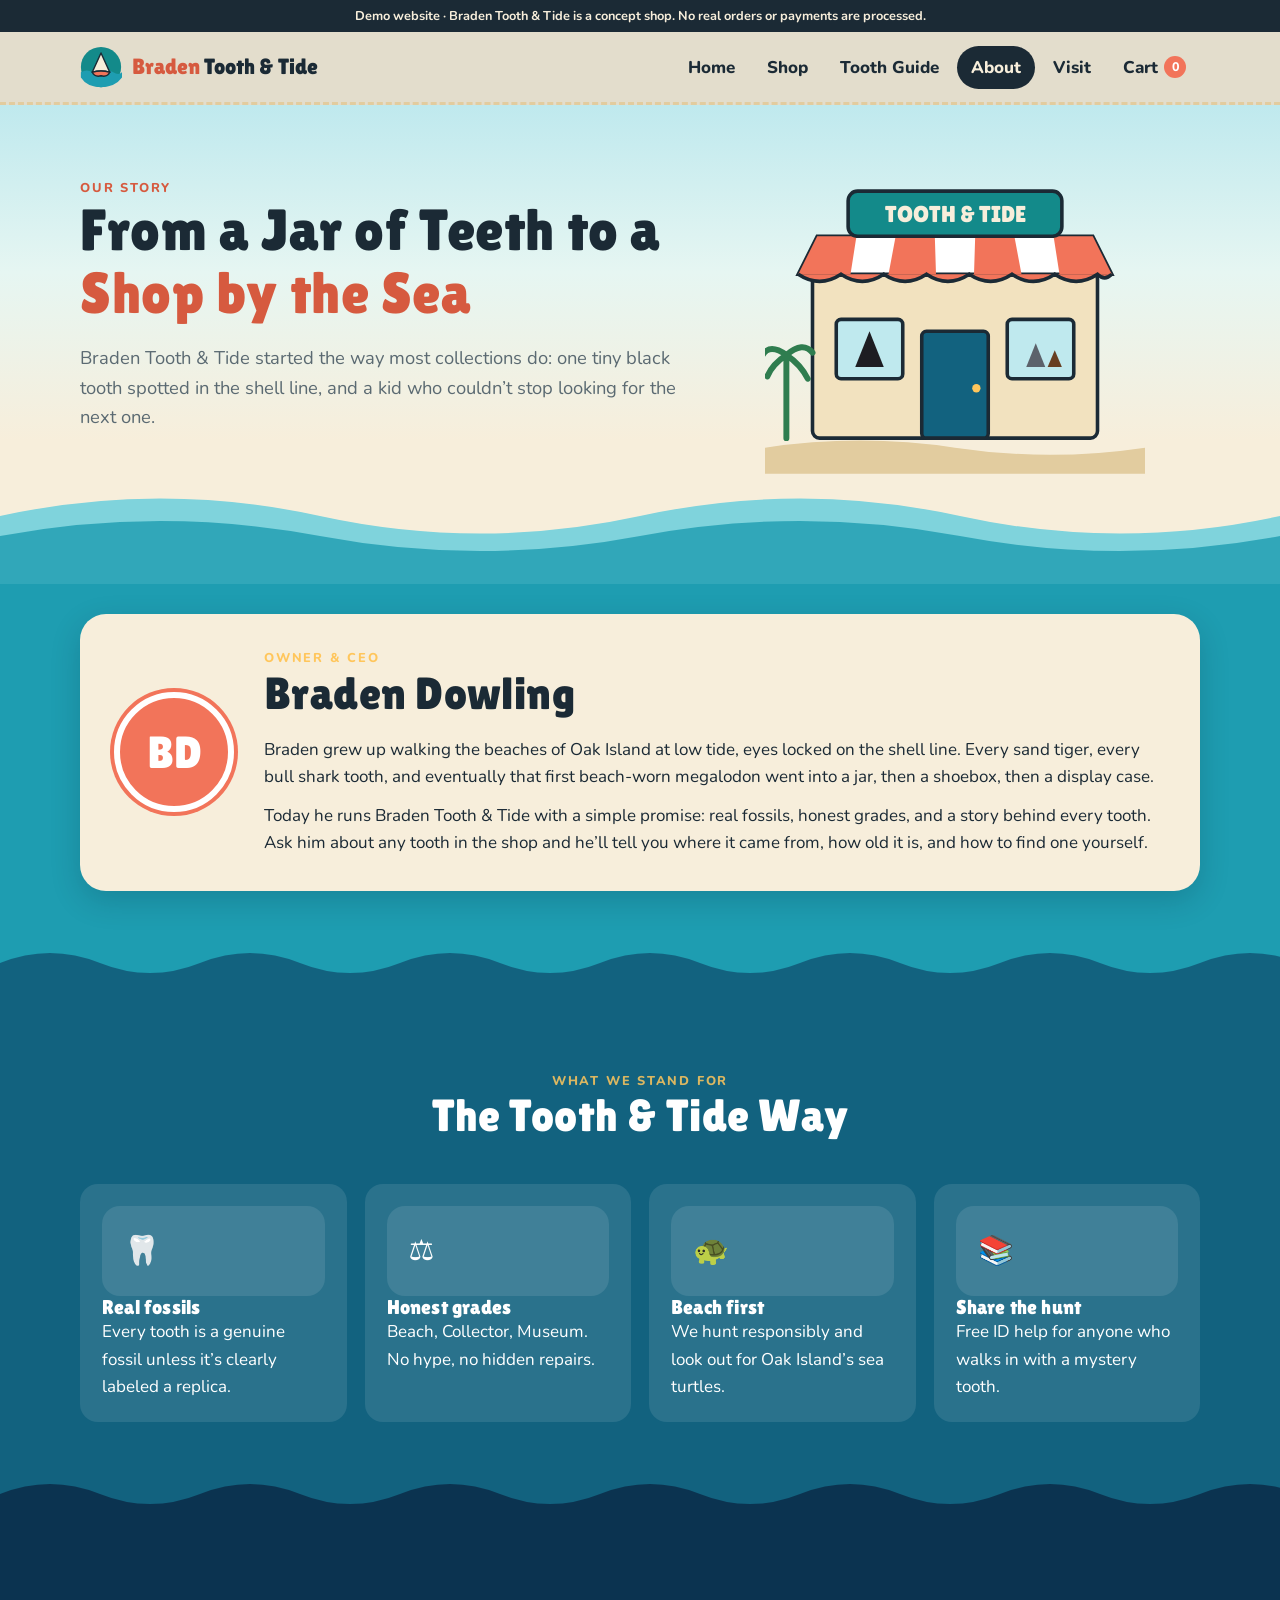
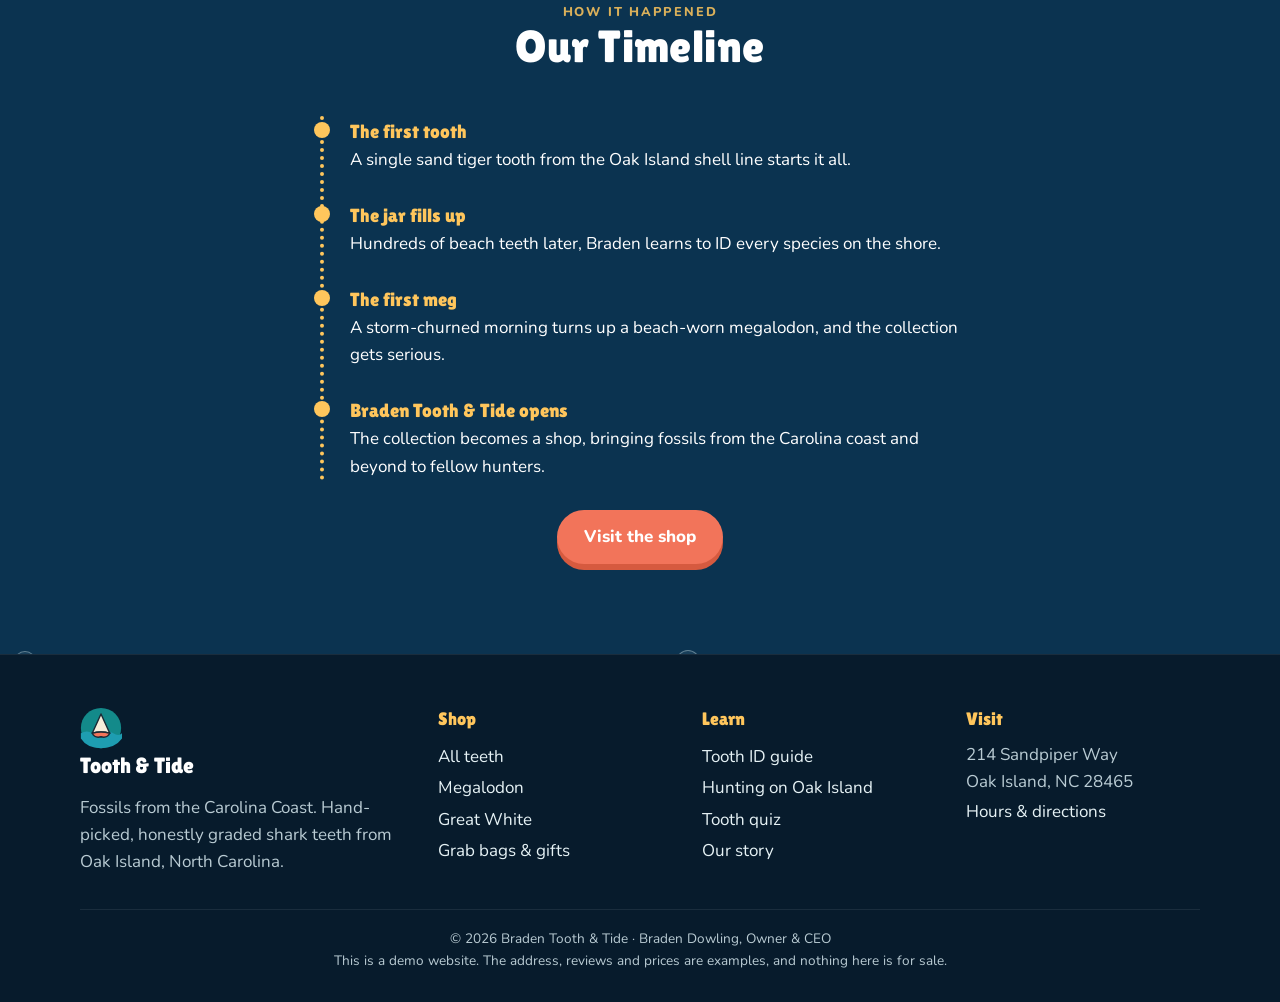
==== about.html @ 9274e67c "Braden Tooth & Tide demo website Co-Authored-By: Claude Opus 5.5 <noreply@anthropic.com>" ====
<!doctype html>
<html lang="en">
<head>
  <meta charset="utf-8">
  <meta name="viewport" content="width=device-width, initial-scale=1">
  <title>Our Story · Braden Tooth &amp; Tide</title>
  <meta name="description" content="Meet Braden Dowling, Owner & CEO of Braden Tooth & Tide on Oak Island, NC. (Demo site)">
  <link rel="preconnect" href="https://fonts.googleapis.com">
  <link rel="preconnect" href="https://fonts.gstatic.com" crossorigin>
  <link href="https://fonts.googleapis.com/css2?family=Lilita+One&family=Nunito:wght@400;700;800;900&display=swap" rel="stylesheet">
  <link rel="stylesheet" href="css/style.css">
  <link rel="icon" href="favicon.svg" type="image/svg+xml">
</head>
<body data-page="about">
  <div id="site-header"></div>

  <section class="hero page-hero">
    <div class="wrap">
      <div>
        <p class="eyebrow">Our Story</p>
        <h1>From a Jar of Teeth to a <span>Shop by the Sea</span></h1>
        <p class="lead">Braden Tooth &amp; Tide started the way most collections do: one tiny black tooth spotted in the shell line, and a kid who couldn’t stop looking for the next one.</p>
      </div>
      <div class="hero-art">
        <svg viewBox="0 0 320 260" xmlns="http://www.w3.org/2000/svg" role="img" aria-label="Illustration of the Braden Tooth and Tide beach shop" style="width:min(380px,90%)">
          <rect x="40" y="90" width="240" height="140" rx="6" fill="#f2e2bf" stroke="#1b2a35" stroke-width="3"/>
          <path d="M28 92 L292 92 L276 60 L44 60Z" fill="#fff" stroke="#1b2a35" stroke-width="3"/>
          <g fill="#f2745a"><path d="M44 60 L77 60 L72 92 L28 92Z"/><path d="M110 60 L143 60 L144 92 L104 92Z"/><path d="M177 60 L210 60 L216 92 L176 92Z"/><path d="M243 60 L276 60 L292 92 L248 92Z"/></g>
          <path d="M28 92 Q46 104 64 92 Q82 104 100 92 Q118 104 136 92 Q154 104 172 92 Q190 104 208 92 Q226 104 244 92 Q262 104 280 92 Q286 98 292 92" fill="#f2745a" stroke="#1b2a35" stroke-width="3"/>
          <rect x="70" y="22" width="180" height="38" rx="8" fill="#138a8a" stroke="#1b2a35" stroke-width="3"/>
          <text x="160" y="48" text-anchor="middle" font-family="Lilita One, sans-serif" font-size="19" fill="#f7eedb">TOOTH &amp; TIDE</text>
          <rect x="132" y="140" width="56" height="90" rx="4" fill="#12627f" stroke="#1b2a35" stroke-width="3"/>
          <circle cx="178" cy="188" r="3.5" fill="#ffc65c"/>
          <rect x="60" y="130" width="56" height="50" rx="4" fill="#bfe9ee" stroke="#1b2a35" stroke-width="3"/>
          <rect x="204" y="130" width="56" height="50" rx="4" fill="#bfe9ee" stroke="#1b2a35" stroke-width="3"/>
          <path d="M76 170 L88 140 L100 170Z" fill="#1d1d22"/><path d="M220 170 L228 150 L236 170Z" fill="#5c626b"/><path d="M238 170 L244 156 L250 170Z" fill="#673f22"/>
          <path d="M0 238 Q80 226 160 238 T320 238 V260 H0Z" fill="#e2cc9f"/>
          <path d="M18 230 L18 160 M18 160 Q4 150 -2 160 M18 160 Q32 148 40 158 M18 160 Q6 168 2 178 M18 160 Q30 168 36 180" stroke="#2f7d4f" stroke-width="5" fill="none" stroke-linecap="round"/>
        </svg>
      </div>
    </div>
    <div class="waves" aria-hidden="true">
      <svg viewBox="0 0 1600 120" preserveAspectRatio="none"><path d="M0 50 Q100 15 200 50 T400 50 T600 50 T800 50 T1000 50 T1200 50 T1400 50 T1600 50 V120 H0Z" fill="#7fd3dc"/></svg>
      <svg viewBox="0 0 1600 120" preserveAspectRatio="none"><path d="M0 70 Q100 40 200 70 T400 70 T600 70 T800 70 T1000 70 T1200 70 T1400 70 T1600 70 V120 H0Z" fill="#1e9db1"/></svg>
    </div>
  </section>

  <section class="band shallow flat" style="padding-top:30px">
    <div class="wrap">
      <div class="owner">
        <div class="monogram">BD</div>
        <div>
          <p class="eyebrow">Owner &amp; CEO</p>
          <h2>Braden Dowling</h2>
          <p>Braden grew up walking the beaches of Oak Island at low tide, eyes locked on the shell line. Every sand tiger, every bull shark tooth, and eventually that first beach-worn megalodon went into a jar, then a shoebox, then a display case.</p>
          <p style="margin-top:12px">Today he runs Braden Tooth &amp; Tide with a simple promise: real fossils, honest grades, and a story behind every tooth. Ask him about any tooth in the shop and he’ll tell you where it came from, how old it is, and how to find one yourself.</p>
        </div>
      </div>
    </div>
  </section>

  <section class="band mid">
    <div class="bubbles" data-count="10"></div>
    <div class="wrap">
      <div class="section-head"><p class="eyebrow">What we stand for</p><h2>The Tooth &amp; Tide Way</h2></div>
      <div class="values">
        <div><div class="icon">🦷</div><h3>Real fossils</h3><p>Every tooth is a genuine fossil unless it’s clearly labeled a replica.</p></div>
        <div><div class="icon">⚖️</div><h3>Honest grades</h3><p>Beach, Collector, Museum. No hype, no hidden repairs.</p></div>
        <div><div class="icon">🐢</div><h3>Beach first</h3><p>We hunt responsibly and look out for Oak Island’s sea turtles.</p></div>
        <div><div class="icon">📚</div><h3>Share the hunt</h3><p>Free ID help for anyone who walks in with a mystery tooth.</p></div>
      </div>
    </div>
  </section>

  <section class="band deep">
    <div class="bubbles" data-count="14"></div>
    <div class="wrap">
      <div class="section-head"><p class="eyebrow">How it happened</p><h2>Our Timeline</h2></div>
      <ul class="timeline">
        <li><b>The first tooth</b><p>A single sand tiger tooth from the Oak Island shell line starts it all.</p></li>
        <li><b>The jar fills up</b><p>Hundreds of beach teeth later, Braden learns to ID every species on the shore.</p></li>
        <li><b>The first meg</b><p>A storm-churned morning turns up a beach-worn megalodon, and the collection gets serious.</p></li>
        <li><b>Braden Tooth &amp; Tide opens</b><p>The collection becomes a shop, bringing fossils from the Carolina coast and beyond to fellow hunters.</p></li>
      </ul>
      <p style="text-align:center;margin-top:30px"><a class="btn btn-coral" href="shop.html">Visit the shop</a></p>
    </div>
  </section>

  <div id="site-footer"></div>
  <script src="js/data.js"></script>
  <script src="js/teeth.js"></script>
  <script src="js/app.js"></script>
</body>
</html>
---- css/style.css ----
/* Braden Tooth & Tide — beach shop up top, deep ocean below */
:root {
  --sand: #f7eedb;
  --sand-2: #efe1c3;
  --sand-3: #e2cc9f;
  --ink: #1b2a35;
  --muted: #5b6a72;
  --teal: #138a8a;
  --seaglass: #3cc2b0;
  --coral: #f2745a;
  --coral-dark: #d65a3f;
  --sun: #ffc65c;
  --shallow: #1e9db1;
  --mid: #12627f;
  --deep: #0b3350;
  --abyss: #071b2c;
  --foam: #e9fbfb;
  --radius: 18px;
  --shadow: 0 10px 30px rgba(7, 27, 44, .18);
  --head: "Lilita One", "Arial Rounded MT Bold", system-ui, sans-serif;
  --body: "Nunito", system-ui, -apple-system, "Segoe UI", sans-serif;
}

* { box-sizing: border-box; margin: 0; padding: 0; }
html { scroll-behavior: smooth; }
body { font: 17px/1.6 var(--body); color: var(--ink); background: var(--abyss); overflow-x: hidden; }
img, svg { display: block; max-width: 100%; }
a { color: inherit; }
button { font: inherit; cursor: pointer; }
h1, h2, h3 { font-family: var(--head); font-weight: 400; line-height: 1.1; letter-spacing: .01em; }
h1 { font-size: clamp(2.4rem, 6.5vw, 4.4rem); }
h2 { font-size: clamp(1.9rem, 4.5vw, 2.8rem); margin-bottom: .4em; }
h3 { font-size: 1.25rem; }
.wrap { max-width: 1160px; margin: 0 auto; padding: 0 20px; }
.eyebrow { font-weight: 800; text-transform: uppercase; letter-spacing: .14em; font-size: .8rem; color: var(--coral-dark); }
.lead { font-size: 1.15rem; max-width: 620px; }

/* ---------- Buttons ---------- */
.btn { display: inline-flex; align-items: center; gap: .5em; border: 0; border-radius: 999px; padding: .8em 1.6em;
  font-weight: 800; text-decoration: none; transition: transform .15s, box-shadow .15s, background .15s; }
.btn:hover { transform: translateY(-2px); }
.btn-coral { background: var(--coral); color: #fff; box-shadow: 0 6px 0 var(--coral-dark); }
.btn-coral:hover { box-shadow: 0 8px 0 var(--coral-dark); }
.btn-ghost { background: transparent; color: var(--ink); border: 2.5px solid var(--ink); }
.btn-light { background: var(--foam); color: var(--deep); }
.btn-sm { padding: .5em 1.1em; font-size: .9rem; }
.btn[disabled] { opacity: .5; cursor: not-allowed; transform: none; }

/* ---------- Demo strip + header ---------- */
.demo-strip { background: var(--ink); color: var(--sand); text-align: center; font-size: .8rem; padding: 6px 16px; font-weight: 700; }
.site-header { position: sticky; top: 0; z-index: 50; background: rgba(247, 238, 219, .92); backdrop-filter: blur(10px);
  border-bottom: 3px dashed var(--sand-3); }
.site-header .wrap { display: flex; align-items: center; justify-content: space-between; height: 70px; }
.brand { display: flex; align-items: center; gap: 10px; text-decoration: none; font-family: var(--head); font-size: 1.35rem; color: var(--ink); }
.brand svg { width: 42px; height: 42px; }
.brand b { color: var(--coral-dark); font-weight: 400; }
.site-nav { display: flex; align-items: center; gap: 4px; }
.site-nav a { text-decoration: none; font-weight: 800; padding: 8px 14px; border-radius: 999px; color: var(--ink); }
.site-nav a:hover { background: var(--sand-2); }
.site-nav a.active { background: var(--ink); color: var(--sand); }
.cart-link { display: inline-flex; align-items: center; gap: 6px; }
.cart-count { background: var(--coral); color: #fff; border-radius: 999px; min-width: 22px; height: 22px; font-size: .78rem;
  display: inline-grid; place-items: center; padding: 0 6px; }
.nav-toggle { display: none; background: none; border: 0; font-size: 1.8rem; color: var(--ink); }

@media (max-width: 820px) {
  .nav-toggle { display: block; }
  .site-nav { position: absolute; top: 70px; left: 0; right: 0; flex-direction: column; align-items: stretch;
    background: var(--sand); padding: 10px 16px 18px; border-bottom: 3px dashed var(--sand-3); display: none; }
  .site-nav.open { display: flex; }
  .site-nav a { padding: 12px 14px; }
}

/* ---------- Sections & waves ---------- */
.band { position: relative; padding: 90px 0; background: var(--bg); color: var(--fg, var(--ink)); }
.band::before { content: ""; position: absolute; left: 0; right: 0; top: -38px; height: 40px; background: var(--bg);
  -webkit-mask: url("data:image/svg+xml,%3Csvg xmlns='http://www.w3.org/2000/svg' viewBox='0 0 400 40' preserveAspectRatio='none'%3E%3Cpath d='M0 20 Q50 0 100 20 T200 20 T300 20 T400 20 V40 H0Z'/%3E%3C/svg%3E") repeat-x 0 0 / 400px 40px;
          mask: url("data:image/svg+xml,%3Csvg xmlns='http://www.w3.org/2000/svg' viewBox='0 0 400 40' preserveAspectRatio='none'%3E%3Cpath d='M0 20 Q50 0 100 20 T200 20 T300 20 T400 20 V40 H0Z'/%3E%3C/svg%3E") repeat-x 0 0 / 400px 40px; }
.band.flat::before { display: none; }
.sand { --bg: var(--sand); }
.sand-2 { --bg: var(--sand-2); }
.shallow { --bg: var(--shallow); --fg: #fff; }
.mid { --bg: var(--mid); --fg: #fff; }
.deep { --bg: var(--deep); --fg: #fff; }
.abyss { --bg: var(--abyss); --fg: #e6f2f5; }
.shallow .eyebrow, .mid .eyebrow, .deep .eyebrow, .abyss .eyebrow { color: var(--sun); }
.section-head { text-align: center; margin-bottom: 44px; }
.section-head p { margin: 0 auto; max-width: 600px; opacity: .85; }

.bubbles { position: absolute; inset: 0; overflow: hidden; pointer-events: none; }
.bubble { position: absolute; bottom: -20px; border-radius: 50%; border: 1.5px solid rgba(233, 251, 251, .35);
  background: rgba(233, 251, 251, .06); animation: rise linear infinite; }
@keyframes rise { to { transform: translateY(-110vh) translateX(20px); opacity: 0; } }
.band > .wrap { position: relative; }

/* ---------- Hero ---------- */
.hero { position: relative; background: linear-gradient(180deg, #bfe9ee 0%, #e6f6f2 35%, var(--sand) 70%); padding: 70px 0 150px; overflow: hidden; }
.hero .wrap { display: grid; grid-template-columns: 1.1fr .9fr; align-items: center; gap: 30px; }
.hero h1 span { color: var(--coral-dark); }
.hero .lead { margin: 18px 0 30px; color: var(--muted); }
.hero-actions { display: flex; flex-wrap: wrap; gap: 14px; }
.hero-art { position: relative; display: grid; place-items: center; }
.hero-art .sun { position: absolute; width: 78%; aspect-ratio: 1; border-radius: 50%;
  background: radial-gradient(circle, #ffe3a1 0%, var(--sun) 55%, rgba(255, 198, 92, 0) 72%); }
.hero-art .tooth { position: relative; width: min(340px, 80%); animation: bob 5s ease-in-out infinite; filter: drop-shadow(0 18px 18px rgba(7, 27, 44, .25)); }
@keyframes bob { 50% { transform: translateY(-14px) rotate(3deg); } }
.hero-tag { position: absolute; bottom: 6%; right: 4%; background: #fff; border-radius: 14px; padding: 10px 14px; box-shadow: var(--shadow);
  font-weight: 800; font-size: .9rem; transform: rotate(-4deg); }
.hero-tag small { display: block; color: var(--muted); font-weight: 700; }
.waves { position: absolute; left: 0; right: 0; bottom: -2px; height: 120px; }
.waves svg { position: absolute; bottom: 0; width: 200%; max-width: none; height: 100%; animation: drift 14s linear infinite; }
.waves svg:nth-child(2) { animation-duration: 9s; animation-direction: reverse; opacity: .8; }
@keyframes drift { to { transform: translateX(-50%); } }
.page-hero { padding: 60px 0 110px; }
.page-hero h1 { font-size: clamp(2.2rem, 5.5vw, 3.6rem); }

@media (max-width: 820px) {
  .hero .wrap { grid-template-columns: 1fr; text-align: center; }
  .hero .lead { margin-left: auto; margin-right: auto; }
  .hero-actions { justify-content: center; }
  .hero-art { order: -1; width: 280px; height: 260px; margin: 0 auto; }
  .hero-art .sun { width: 100%; }
  .hero-art .tooth { width: 190px; }
  .hero-tag { right: -20px; bottom: 0; }
}

/* ---------- Value props ---------- */
.props { display: grid; grid-template-columns: repeat(3, 1fr); gap: 22px; }
.prop { background: rgba(255, 255, 255, .12); border: 2px solid rgba(255, 255, 255, .25); border-radius: var(--radius); padding: 24px; }
.prop .icon { font-size: 2rem; }
.prop h3 { margin: 8px 0 6px; }
.prop p { opacity: .9; font-size: .97rem; }
@media (max-width: 820px) { .props { grid-template-columns: 1fr; } }

/* ---------- Product cards ---------- */
.grid { display: grid; grid-template-columns: repeat(auto-fill, minmax(220px, 1fr)); gap: 22px; }
.card { background: var(--sand); color: var(--ink); border-radius: var(--radius); overflow: hidden; box-shadow: var(--shadow);
  display: flex; flex-direction: column; transition: transform .2s; }
.card:hover { transform: translateY(-5px) rotate(-.4deg); }
.card-art { position: relative; display: block; background: radial-gradient(circle at 50% 40%, #fffaf0 0%, var(--sand-2) 70%); padding: 18px 26px 6px; }
.card-art svg { width: 100%; height: 180px; transition: transform .3s; }
.card:hover .card-art svg { transform: scale(1.06) rotate(-3deg); }
.badges { position: absolute; top: 10px; left: 10px; right: 10px; display: flex; flex-wrap: wrap; gap: 6px; }
.badge { font-size: .7rem; font-weight: 900; text-transform: uppercase; letter-spacing: .06em; padding: 4px 9px; border-radius: 999px; background: var(--ink); color: var(--sand); }
.badge.pick { background: var(--coral); color: #fff; }
.badge.sold { background: #8b8f94; color: #fff; }
.badge.grade-Museum { background: var(--sun); color: var(--ink); }
.badge.grade-Collector { background: var(--teal); color: #fff; }
.card-body { padding: 14px 18px 18px; display: flex; flex-direction: column; flex: 1; }
.card-body h3 a { text-decoration: none; }
.card-body h3 a:hover { color: var(--coral-dark); }
.meta { color: var(--muted); font-size: .88rem; font-weight: 700; margin: 4px 0 12px; }
.card-foot { margin-top: auto; display: flex; align-items: center; justify-content: space-between; }
.price { font-family: var(--head); font-size: 1.5rem; color: var(--teal); }
.btn-add { background: var(--ink); color: var(--sand); border: 0; border-radius: 999px; padding: 8px 16px; font-weight: 800; }
.btn-add:hover { background: var(--coral); color: #fff; }
.btn-add[disabled] { background: #b8b2a4; cursor: not-allowed; }

/* ---------- Tooth of the week ---------- */
.totw { display: grid; grid-template-columns: .9fr 1.1fr; gap: 40px; align-items: center; }
.totw-art { background: radial-gradient(circle, rgba(255, 255, 255, .22), rgba(255, 255, 255, 0) 70%); border-radius: 50%; padding: 30px; }
.totw-art svg { width: 100%; max-height: 380px; animation: bob 6s ease-in-out infinite; }
.totw .price { color: var(--sun); font-size: 2.2rem; }
.facts { list-style: none; display: grid; grid-template-columns: 1fr 1fr; gap: 10px; margin: 20px 0 26px; }
.facts li { background: rgba(255, 255, 255, .1); border-radius: 12px; padding: 10px 14px; font-size: .92rem; }
.facts b { display: block; font-size: .72rem; text-transform: uppercase; letter-spacing: .1em; opacity: .7; }
@media (max-width: 820px) { .totw { grid-template-columns: 1fr; } .totw-art { max-width: 320px; margin: 0 auto; } }

/* ---------- Size comparator ---------- */
.compare { background: rgba(255, 255, 255, .06); border: 2px solid rgba(255, 255, 255, .15); border-radius: var(--radius); padding: 26px; }
.compare-controls { display: flex; flex-wrap: wrap; gap: 14px; justify-content: center; margin-bottom: 20px; }
.compare-controls label { font-weight: 800; font-size: .9rem; display: flex; flex-direction: column; gap: 6px; }
select, input[type=search], input[type=text], input[type=email], textarea {
  font: inherit; padding: 10px 14px; border-radius: 12px; border: 2px solid var(--sand-3); background: #fffdf7; color: var(--ink); }
.stage { position: relative; display: flex; align-items: flex-end; justify-content: center; gap: 32px;
  padding: 0 10px 0 60px; border-bottom: 3px solid var(--sun); }
.stage .item { display: flex; flex-direction: column; align-items: center; gap: 10px; text-align: center; font-weight: 800; font-size: .85rem; line-height: 1.2; }
.ruler { position: absolute; left: 10px; bottom: 0; width: 30px; border-right: 3px solid var(--sun); }
.ruler span { position: absolute; right: 0; transform: translateY(50%); font-size: .72rem; font-weight: 800; color: var(--sun); padding-right: 12px; }
.ruler span::after { content: ""; position: absolute; right: 0; top: 50%; width: 8px; height: 2px; background: var(--sun); }
.quarter { width: 36px; aspect-ratio: 1; border-radius: 50%; background: radial-gradient(circle at 35% 35%, #e8e8e8, #9a9da2);
  border: 2px solid #7c7f84; }

/* ---------- Owner teaser / reviews ---------- */
.owner { display: grid; grid-template-columns: auto 1fr; gap: 30px; align-items: center; background: var(--sand); color: var(--ink);
  border-radius: 26px; padding: 34px; box-shadow: var(--shadow); }
.monogram { width: 120px; aspect-ratio: 1; border-radius: 50%; display: grid; place-items: center; background: var(--coral);
  color: #fff; font-family: var(--head); font-size: 2.8rem; border: 6px solid #fff; box-shadow: 0 0 0 4px var(--coral); }
.owner .role { font-weight: 900; color: var(--teal); margin-bottom: 8px; }
@media (max-width: 640px) { .owner { grid-template-columns: 1fr; text-align: center; } .monogram { margin: 0 auto; } }
.reviews { display: grid; grid-template-columns: repeat(3, 1fr); gap: 20px; }
.review { background: rgba(255, 255, 255, .07); border-radius: var(--radius); padding: 22px; border: 1px solid rgba(255, 255, 255, .12); }
.review .stars { color: var(--sun); letter-spacing: 2px; }
.review p { margin: 10px 0; font-size: .97rem; }
.review cite { font-style: normal; font-weight: 800; font-size: .88rem; opacity: .75; }
.demo-note { text-align: center; font-size: .8rem; opacity: .6; margin-top: 18px; }
@media (max-width: 820px) { .reviews { grid-template-columns: 1fr; } }

.visit-strip { display: grid; grid-template-columns: repeat(3, 1fr); gap: 20px; text-align: center; }
.visit-strip div { background: rgba(255, 255, 255, .06); border-radius: var(--radius); padding: 22px; }
.visit-strip h3 { color: var(--sun); margin-bottom: 6px; }
@media (max-width: 820px) { .visit-strip { grid-template-columns: 1fr; } }

/* ---------- Shop ---------- */
.shop-layout { display: grid; grid-template-columns: 250px 1fr; gap: 28px; align-items: start; }
.filters { position: sticky; top: 90px; background: var(--sand); color: var(--ink); border-radius: var(--radius); padding: 20px; box-shadow: var(--shadow); }
.filters h3 { font-size: 1rem; margin: 16px 0 8px; }
.filters h3:first-child { margin-top: 0; }
.filters input[type=search], .filters select { width: 100%; }
.chips { display: flex; flex-wrap: wrap; gap: 6px; }
.chip { border: 2px solid var(--sand-3); background: #fffdf7; color: var(--ink); border-radius: 999px; padding: 4px 11px; font-size: .82rem; font-weight: 800; }
.chip.on { background: var(--teal); border-color: var(--teal); color: #fff; }
.range-row { display: flex; justify-content: space-between; font-weight: 800; font-size: .85rem; }
input[type=range] { width: 100%; accent-color: var(--coral); }
.shop-top { display: flex; justify-content: space-between; align-items: center; margin-bottom: 18px; gap: 12px; flex-wrap: wrap; color: #fff; }
.shop-top p { font-weight: 800; }
.empty { text-align: center; padding: 60px 20px; color: #fff; }
.link-btn { background: none; border: 0; color: var(--coral-dark); font-weight: 800; text-decoration: underline; }
@media (max-width: 820px) { .shop-layout { grid-template-columns: 1fr; } .filters { position: static; } }

/* ---------- Product page ---------- */
.product { display: grid; grid-template-columns: 1fr 1fr; gap: 40px; align-items: start; }
.product-art { background: radial-gradient(circle at 50% 40%, #fffaf0, var(--sand-2) 70%); border-radius: 26px; padding: 40px; box-shadow: var(--shadow); position: relative; }
.product-art svg { width: 100%; max-height: 460px; }
.product .badges { position: static; margin-bottom: 12px; }
.product .price { font-size: 2.4rem; margin: 10px 0 18px; display: block; }
.buy-row { display: flex; gap: 12px; align-items: center; flex-wrap: wrap; }
.qty { display: inline-flex; align-items: center; border: 2.5px solid var(--ink); border-radius: 999px; overflow: hidden; }
.qty button { background: none; border: 0; width: 38px; height: 40px; font-weight: 900; font-size: 1.1rem; color: var(--ink); }
.qty span { min-width: 30px; text-align: center; font-weight: 900; }
.spec-table { width: 100%; border-collapse: collapse; margin: 26px 0; font-size: .95rem; }
.spec-table th, .spec-table td { text-align: left; padding: 9px 4px; border-bottom: 2px dashed var(--sand-3); }
.spec-table th { width: 40%; color: var(--muted); font-weight: 800; }
.note { background: #fff; border-left: 5px solid var(--coral); border-radius: 12px; padding: 14px 18px; font-size: .95rem; }
.crumbs { font-size: .9rem; font-weight: 700; margin-bottom: 18px; color: var(--muted); }
.crumbs a { color: var(--teal); }
@media (max-width: 820px) { .product { grid-template-columns: 1fr; } }

/* ---------- Cart ---------- */
.cart-layout { display: grid; grid-template-columns: 1fr 320px; gap: 28px; align-items: start; }
.cart-list { display: flex; flex-direction: column; gap: 14px; }
.cart-row { display: grid; grid-template-columns: 80px 1fr auto auto; gap: 16px; align-items: center; background: var(--sand); color: var(--ink);
  border-radius: var(--radius); padding: 12px 16px; box-shadow: var(--shadow); }
.cart-row svg { width: 80px; height: 80px; }
.cart-row h3 { font-size: 1.05rem; }
.cart-row h3 a { text-decoration: none; }
.cart-row .line { font-family: var(--head); font-size: 1.2rem; color: var(--teal); min-width: 70px; text-align: right; }
.remove { background: none; border: 0; color: var(--coral-dark); font-weight: 800; font-size: .85rem; }
.summary { background: var(--sand); color: var(--ink); border-radius: var(--radius); padding: 22px; box-shadow: var(--shadow); position: sticky; top: 90px; }
.summary div { display: flex; justify-content: space-between; padding: 6px 0; }
.summary .total { border-top: 2px dashed var(--sand-3); margin-top: 8px; padding-top: 12px; font-family: var(--head); font-size: 1.4rem; }
.summary .btn { width: 100%; justify-content: center; margin-top: 16px; }
.summary small { display: block; color: var(--muted); margin-top: 10px; text-align: center; }
@media (max-width: 820px) {
  .cart-layout { grid-template-columns: 1fr; }
  .cart-row { grid-template-columns: 60px 1fr; }
  .cart-row svg { width: 60px; height: 60px; }
  .cart-row .qty, .cart-row .line { grid-column: 2; justify-self: start; text-align: left; }
}

/* ---------- Modal + toast ---------- */
.modal { position: fixed; inset: 0; background: rgba(7, 27, 44, .7); display: none; place-items: center; z-index: 100; padding: 20px; }
.modal.open { display: grid; }
.modal-box { background: var(--sand); color: var(--ink); border-radius: 24px; padding: 34px; max-width: 440px; text-align: center; box-shadow: var(--shadow); }
.modal-box h2 { margin: 10px 0; }
.modal-box p { margin-bottom: 20px; }
.modal-box .btn { margin: 4px; }
.toast { position: fixed; bottom: 22px; left: 50%; transform: translate(-50%, 120px); background: var(--ink); color: var(--sand);
  padding: 12px 22px; border-radius: 999px; font-weight: 800; z-index: 120; transition: transform .3s; box-shadow: var(--shadow); }
.toast.show { transform: translate(-50%, 0); }

/* ---------- Guide ---------- */
.species-grid { display: grid; grid-template-columns: repeat(auto-fill, minmax(260px, 1fr)); gap: 22px; }
.species { background: var(--sand); color: var(--ink); border-radius: var(--radius); padding: 20px; box-shadow: var(--shadow); display: flex; flex-direction: column; scroll-margin-top: 100px; }
.species svg { height: 140px; width: 100%; margin-bottom: 10px; }
.species .sci { font-style: italic; color: var(--muted); font-size: .9rem; }
.species dl { display: grid; grid-template-columns: auto 1fr; gap: 2px 12px; font-size: .88rem; margin: 10px 0; }
.species dt { font-weight: 900; color: var(--muted); }
.species p { font-size: .94rem; margin-bottom: 12px; }
.species .tag { align-self: flex-start; font-size: .72rem; font-weight: 900; text-transform: uppercase; background: var(--seaglass); color: #fff; padding: 3px 9px; border-radius: 999px; margin-bottom: 8px; }
.species .btn { margin-top: auto; align-self: flex-start; }
.tips { counter-reset: tip; display: grid; grid-template-columns: repeat(2, 1fr); gap: 18px; list-style: none; }
.tips li { position: relative; background: rgba(255, 255, 255, .1); border-radius: var(--radius); padding: 20px 20px 20px 70px; }
.tips li::before { counter-increment: tip; content: counter(tip); position: absolute; left: 18px; top: 18px; width: 38px; height: 38px;
  border-radius: 50%; background: var(--sun); color: var(--ink); font-family: var(--head); display: grid; place-items: center; font-size: 1.2rem; }
.tips h3 { margin-bottom: 4px; }
@media (max-width: 820px) { .tips { grid-template-columns: 1fr; } }
.grades { display: grid; grid-template-columns: repeat(3, 1fr); gap: 18px; }
.grades div { background: var(--sand); border-radius: var(--radius); padding: 20px; }
.grades .badge { display: inline-block; margin-bottom: 8px; }
@media (max-width: 820px) { .grades { grid-template-columns: 1fr; } }
.quiz { max-width: 560px; margin: 0 auto; text-align: center; background: var(--sand); color: var(--ink); border-radius: 26px; padding: 30px; box-shadow: var(--shadow); }
.quiz svg { height: 200px; width: 100%; margin: 10px 0 18px; }
.quiz-options { display: grid; gap: 10px; }
.quiz-options button { border: 2.5px solid var(--ink); background: #fffdf7; color: var(--ink); border-radius: 14px; padding: 12px; font-weight: 800; }
.quiz-options button:hover:not([disabled]) { background: var(--sand-2); }
.quiz-options button.right { background: var(--seaglass); border-color: var(--seaglass); color: #fff; }
.quiz-options button.wrong { background: var(--coral); border-color: var(--coral); color: #fff; }
.quiz-feedback { min-height: 3em; margin: 14px 0 6px; font-weight: 700; }
.score { font-weight: 900; color: var(--teal); }

/* ---------- About / Visit ---------- */
.split { display: grid; grid-template-columns: 1fr 1fr; gap: 44px; align-items: center; }
.split p + p { margin-top: 14px; }
@media (max-width: 820px) { .split { grid-template-columns: 1fr; } }
.values { display: grid; grid-template-columns: repeat(4, 1fr); gap: 18px; }
.values div { background: rgba(255, 255, 255, .1); border-radius: var(--radius); padding: 22px; }
.values .icon { font-size: 1.8rem; }
@media (max-width: 820px) { .values { grid-template-columns: 1fr 1fr; } }
@media (max-width: 480px) { .values { grid-template-columns: 1fr; } }
.timeline { list-style: none; max-width: 640px; margin: 0 auto; border-left: 4px dotted var(--sun); padding-left: 26px; }
.timeline li { position: relative; margin-bottom: 26px; }
.timeline li::before { content: ""; position: absolute; left: -36px; top: 6px; width: 16px; height: 16px; border-radius: 50%; background: var(--sun); }
.timeline b { color: var(--sun); font-family: var(--head); font-size: 1.2rem; font-weight: 400; }
.info-cards { display: grid; grid-template-columns: repeat(2, 1fr); gap: 22px; }
.info-card { background: var(--sand); color: var(--ink); border-radius: var(--radius); padding: 24px; box-shadow: var(--shadow); }
.info-card h3 { margin-bottom: 10px; }
.hours { width: 100%; border-collapse: collapse; }
.hours td { padding: 5px 0; border-bottom: 1px dashed var(--sand-3); }
.hours td:last-child { text-align: right; font-weight: 800; }
.map { width: 100%; height: 380px; border: 0; border-radius: var(--radius); box-shadow: var(--shadow); }
.form { display: grid; gap: 12px; }
.form label { font-weight: 800; font-size: .9rem; display: grid; gap: 4px; }
.form-msg { font-weight: 800; color: var(--teal); }
.faq details { background: rgba(255, 255, 255, .08); border-radius: 14px; padding: 16px 20px; margin-bottom: 12px; }
.faq summary { font-weight: 800; cursor: pointer; }
.faq p { margin-top: 10px; opacity: .9; }
@media (max-width: 820px) { .info-cards { grid-template-columns: 1fr; } }

/* ---------- Footer ---------- */
.site-footer { background: var(--abyss); color: #b9cbd3; padding: 50px 0 30px; border-top: 1px solid rgba(255, 255, 255, .08); }
.footer-grid { display: grid; grid-template-columns: 1.4fr 1fr 1fr 1fr; gap: 30px; }
.site-footer h4 { color: var(--sun); font-family: var(--head); font-weight: 400; font-size: 1.1rem; margin-bottom: 8px; }
.site-footer a { color: #e6f2f5; text-decoration: none; display: block; padding: 2px 0; }
.site-footer a:hover { color: var(--sun); }
.site-footer .brand { color: #fff; margin-bottom: 8px; }
.footer-bottom { margin-top: 34px; padding-top: 18px; border-top: 1px solid rgba(255, 255, 255, .08); font-size: .85rem; text-align: center; }
@media (max-width: 820px) { .footer-grid { grid-template-columns: 1fr 1fr; } }

@media (prefers-reduced-motion: reduce) {
  *, *::before, *::after { animation: none !important; transition: none !important; }
}
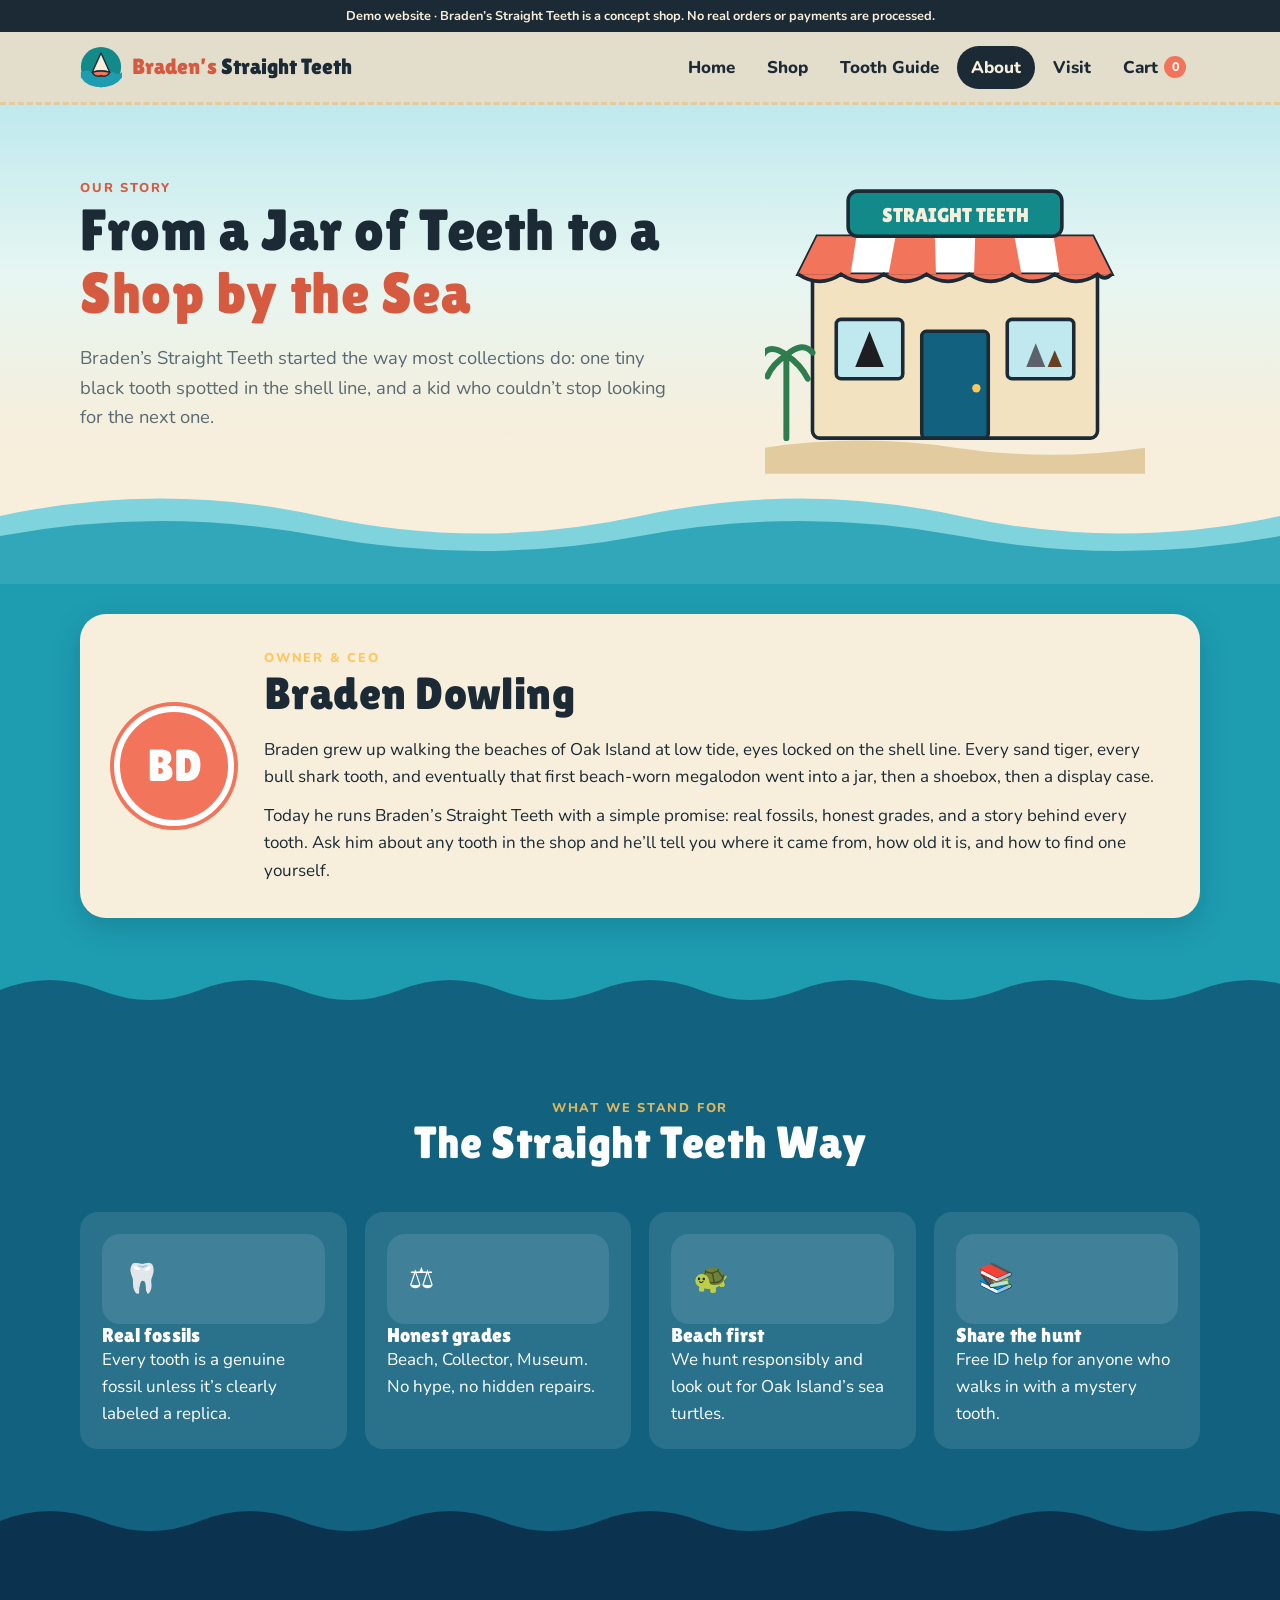
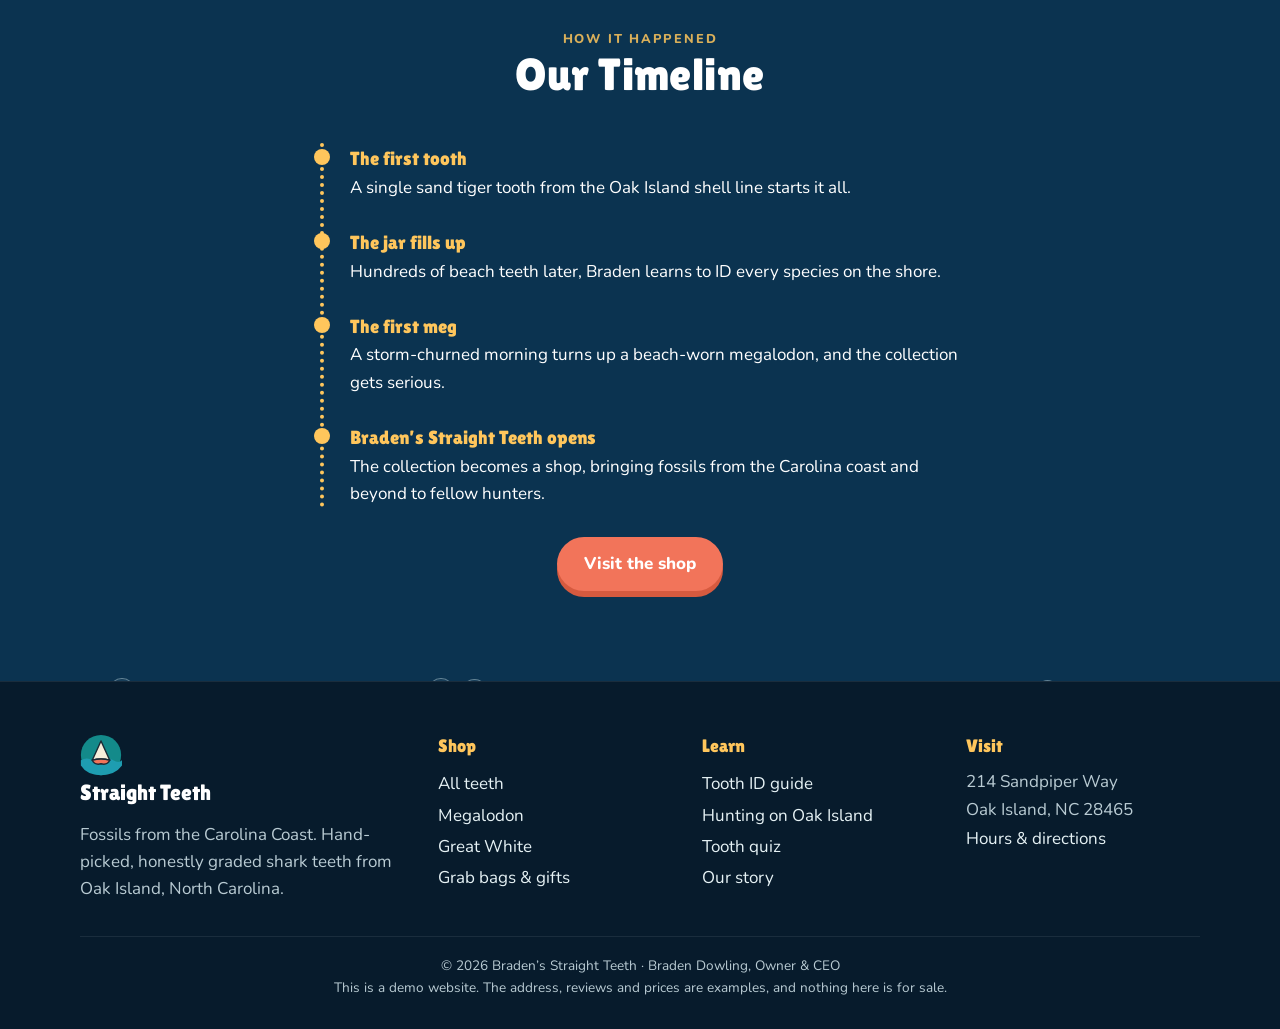
==== commit c1a77776: "Rename shop to Braden's Straight Teeth Co-Authored-By: Claude Sonnet 5.5 <noreply@anthropic.com>" ====
--- a/about.html
+++ b/about.html
@@ -3,8 +3,8 @@
 <head>
   <meta charset="utf-8">
   <meta name="viewport" content="width=device-width, initial-scale=1">
-  <title>Our Story · Braden Tooth &amp; Tide</title>
-  <meta name="description" content="Meet Braden Dowling, Owner & CEO of Braden Tooth & Tide on Oak Island, NC. (Demo site)">
+  <title>Our Story · Braden’s Straight Teeth</title>
+  <meta name="description" content="Meet Braden Dowling, Owner & CEO of Braden’s Straight Teeth on Oak Island, NC. (Demo site)">
   <link rel="preconnect" href="https://fonts.googleapis.com">
   <link rel="preconnect" href="https://fonts.gstatic.com" crossorigin>
   <link href="https://fonts.googleapis.com/css2?family=Lilita+One&family=Nunito:wght@400;700;800;900&display=swap" rel="stylesheet">
@@ -19,7 +19,7 @@
       <div>
         <p class="eyebrow">Our Story</p>
         <h1>From a Jar of Teeth to a <span>Shop by the Sea</span></h1>
-        <p class="lead">Braden Tooth &amp; Tide started the way most collections do: one tiny black tooth spotted in the shell line, and a kid who couldn’t stop looking for the next one.</p>
+        <p class="lead">Braden’s Straight Teeth started the way most collections do: one tiny black tooth spotted in the shell line, and a kid who couldn’t stop looking for the next one.</p>
       </div>
       <div class="hero-art">
         <svg viewBox="0 0 320 260" xmlns="http://www.w3.org/2000/svg" role="img" aria-label="Illustration of the Braden Tooth and Tide beach shop" style="width:min(380px,90%)">
@@ -28,7 +28,7 @@
           <g fill="#f2745a"><path d="M44 60 L77 60 L72 92 L28 92Z"/><path d="M110 60 L143 60 L144 92 L104 92Z"/><path d="M177 60 L210 60 L216 92 L176 92Z"/><path d="M243 60 L276 60 L292 92 L248 92Z"/></g>
           <path d="M28 92 Q46 104 64 92 Q82 104 100 92 Q118 104 136 92 Q154 104 172 92 Q190 104 208 92 Q226 104 244 92 Q262 104 280 92 Q286 98 292 92" fill="#f2745a" stroke="#1b2a35" stroke-width="3"/>
           <rect x="70" y="22" width="180" height="38" rx="8" fill="#138a8a" stroke="#1b2a35" stroke-width="3"/>
-          <text x="160" y="48" text-anchor="middle" font-family="Lilita One, sans-serif" font-size="19" fill="#f7eedb">TOOTH &amp; TIDE</text>
+          <text x="160" y="48" text-anchor="middle" font-family="Lilita One, sans-serif" font-size="17" fill="#f7eedb">STRAIGHT TEETH</text>
           <rect x="132" y="140" width="56" height="90" rx="4" fill="#12627f" stroke="#1b2a35" stroke-width="3"/>
           <circle cx="178" cy="188" r="3.5" fill="#ffc65c"/>
           <rect x="60" y="130" width="56" height="50" rx="4" fill="#bfe9ee" stroke="#1b2a35" stroke-width="3"/>
@@ -53,7 +53,7 @@
           <p class="eyebrow">Owner &amp; CEO</p>
           <h2>Braden Dowling</h2>
           <p>Braden grew up walking the beaches of Oak Island at low tide, eyes locked on the shell line. Every sand tiger, every bull shark tooth, and eventually that first beach-worn megalodon went into a jar, then a shoebox, then a display case.</p>
-          <p style="margin-top:12px">Today he runs Braden Tooth &amp; Tide with a simple promise: real fossils, honest grades, and a story behind every tooth. Ask him about any tooth in the shop and he’ll tell you where it came from, how old it is, and how to find one yourself.</p>
+          <p style="margin-top:12px">Today he runs Braden’s Straight Teeth with a simple promise: real fossils, honest grades, and a story behind every tooth. Ask him about any tooth in the shop and he’ll tell you where it came from, how old it is, and how to find one yourself.</p>
         </div>
       </div>
     </div>
@@ -62,7 +62,7 @@
   <section class="band mid">
     <div class="bubbles" data-count="10"></div>
     <div class="wrap">
-      <div class="section-head"><p class="eyebrow">What we stand for</p><h2>The Tooth &amp; Tide Way</h2></div>
+      <div class="section-head"><p class="eyebrow">What we stand for</p><h2>The Straight Teeth Way</h2></div>
       <div class="values">
         <div><div class="icon">🦷</div><h3>Real fossils</h3><p>Every tooth is a genuine fossil unless it’s clearly labeled a replica.</p></div>
         <div><div class="icon">⚖️</div><h3>Honest grades</h3><p>Beach, Collector, Museum. No hype, no hidden repairs.</p></div>
@@ -80,7 +80,7 @@
         <li><b>The first tooth</b><p>A single sand tiger tooth from the Oak Island shell line starts it all.</p></li>
         <li><b>The jar fills up</b><p>Hundreds of beach teeth later, Braden learns to ID every species on the shore.</p></li>
         <li><b>The first meg</b><p>A storm-churned morning turns up a beach-worn megalodon, and the collection gets serious.</p></li>
-        <li><b>Braden Tooth &amp; Tide opens</b><p>The collection becomes a shop, bringing fossils from the Carolina coast and beyond to fellow hunters.</p></li>
+        <li><b>Braden’s Straight Teeth opens</b><p>The collection becomes a shop, bringing fossils from the Carolina coast and beyond to fellow hunters.</p></li>
       </ul>
       <p style="text-align:center;margin-top:30px"><a class="btn btn-coral" href="shop.html">Visit the shop</a></p>
     </div>
--- a/css/style.css
+++ b/css/style.css
@@ -1,4 +1,4 @@
-/* Braden Tooth & Tide — beach shop up top, deep ocean below */
+/* Braden’s Straight Teeth — beach shop up top, deep ocean below */
 :root {
   --sand: #f7eedb;
   --sand-2: #efe1c3;
